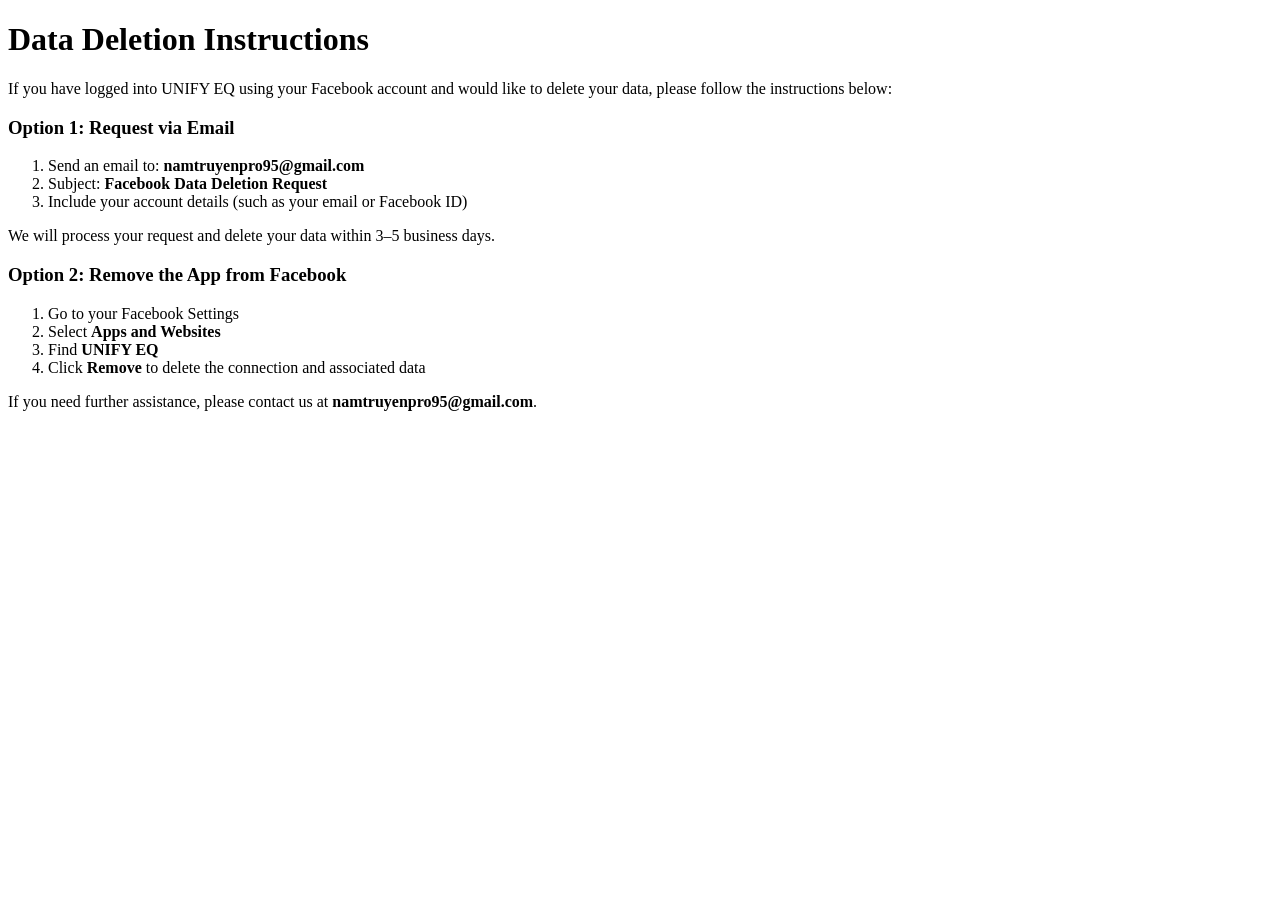
==== delete-data.html @ 32110687 "Add files via upload" ====
<!DOCTYPE html>
<html lang="en">
<head>
  <meta charset="UTF-8">
  <title>Data Deletion Instructions - UNIFY EQ</title>
</head>
<body>
  <h1>Data Deletion Instructions</h1>

  <p>
    If you have logged into UNIFY EQ using your Facebook account and would like to delete your data,
    please follow the instructions below:
  </p>

  <h3>Option 1: Request via Email</h3>
  <ol>
    <li>Send an email to: <b>namtruyenpro95@gmail.com</b></li>
    <li>Subject: <b>Facebook Data Deletion Request</b></li>
    <li>Include your account details (such as your email or Facebook ID)</li>
  </ol>

  <p>
    We will process your request and delete your data within 3–5 business days.
  </p>

  <h3>Option 2: Remove the App from Facebook</h3>
  <ol>
    <li>Go to your Facebook Settings</li>
    <li>Select <b>Apps and Websites</b></li>
    <li>Find <b>UNIFY EQ</b></li>
    <li>Click <b>Remove</b> to delete the connection and associated data</li>
  </ol>

  <p>
    If you need further assistance, please contact us at <b>namtruyenpro95@gmail.com</b>.
  </p>
</body>
</html>
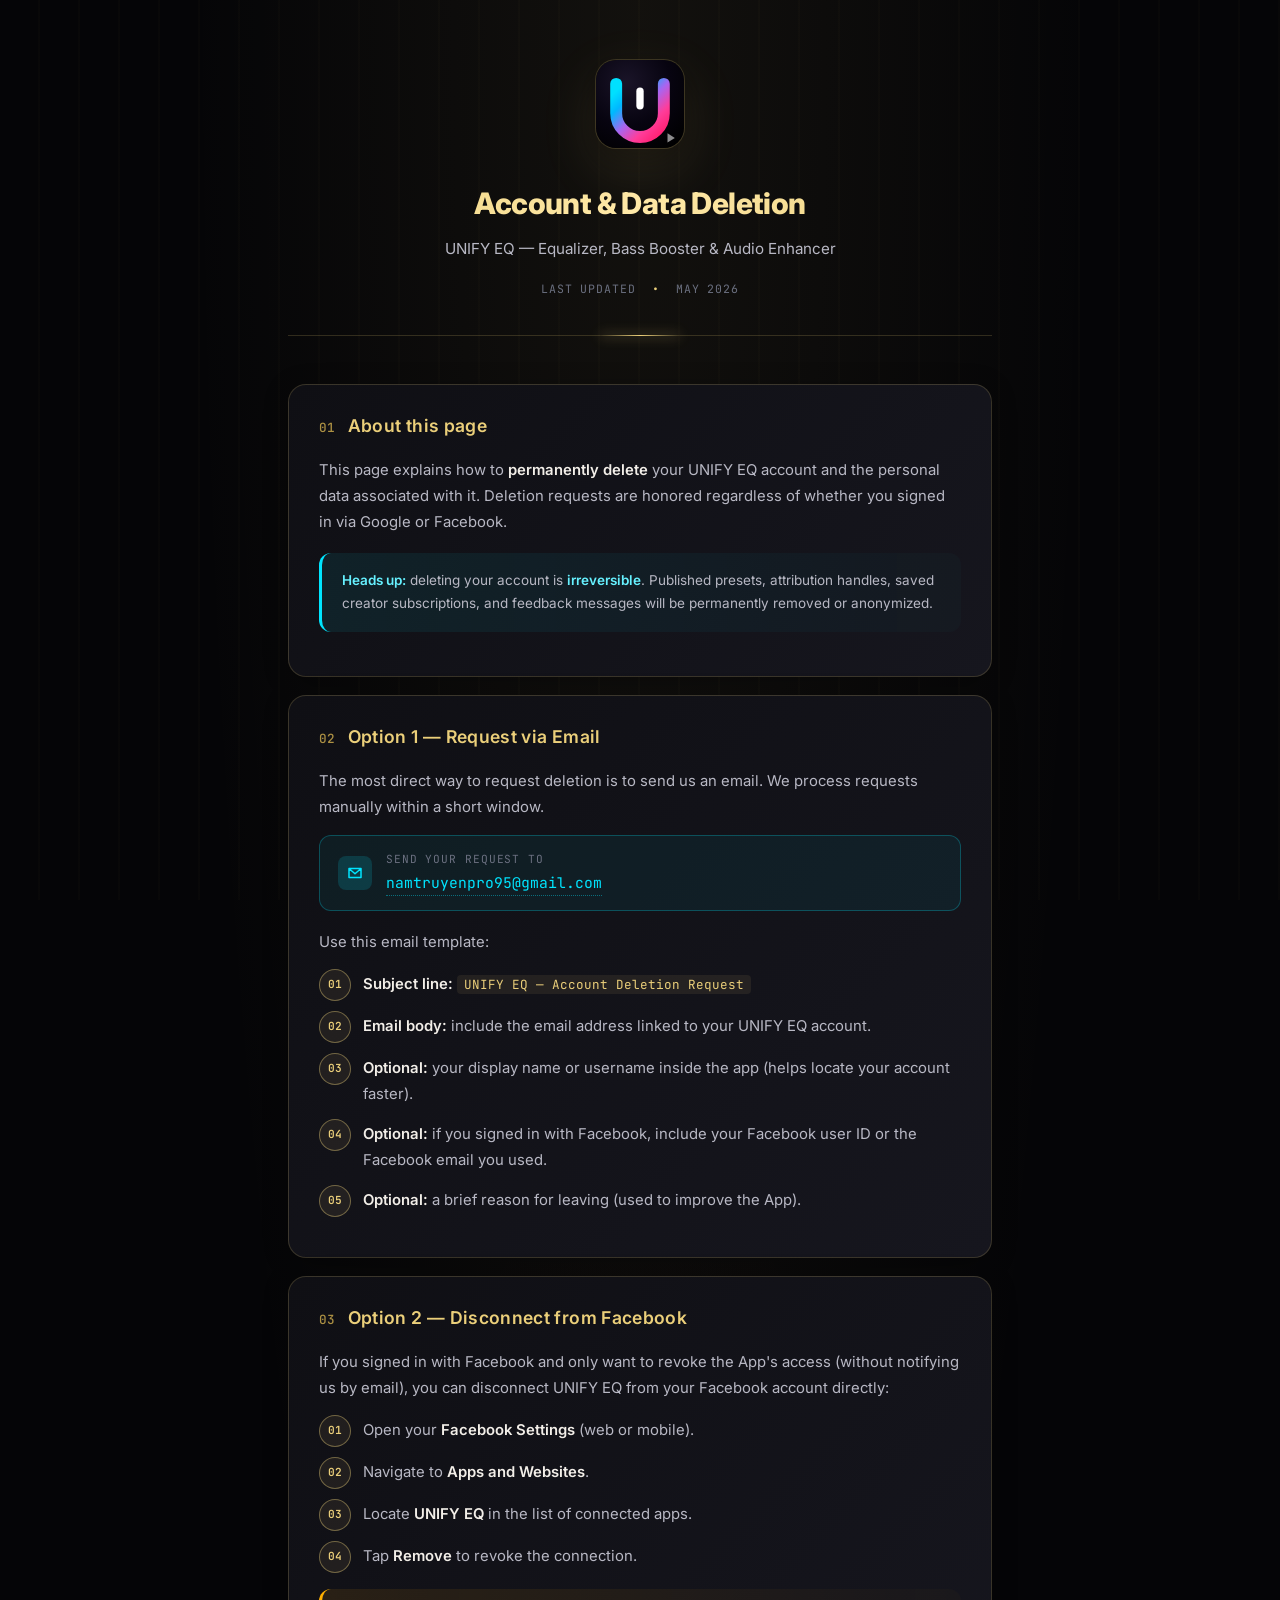
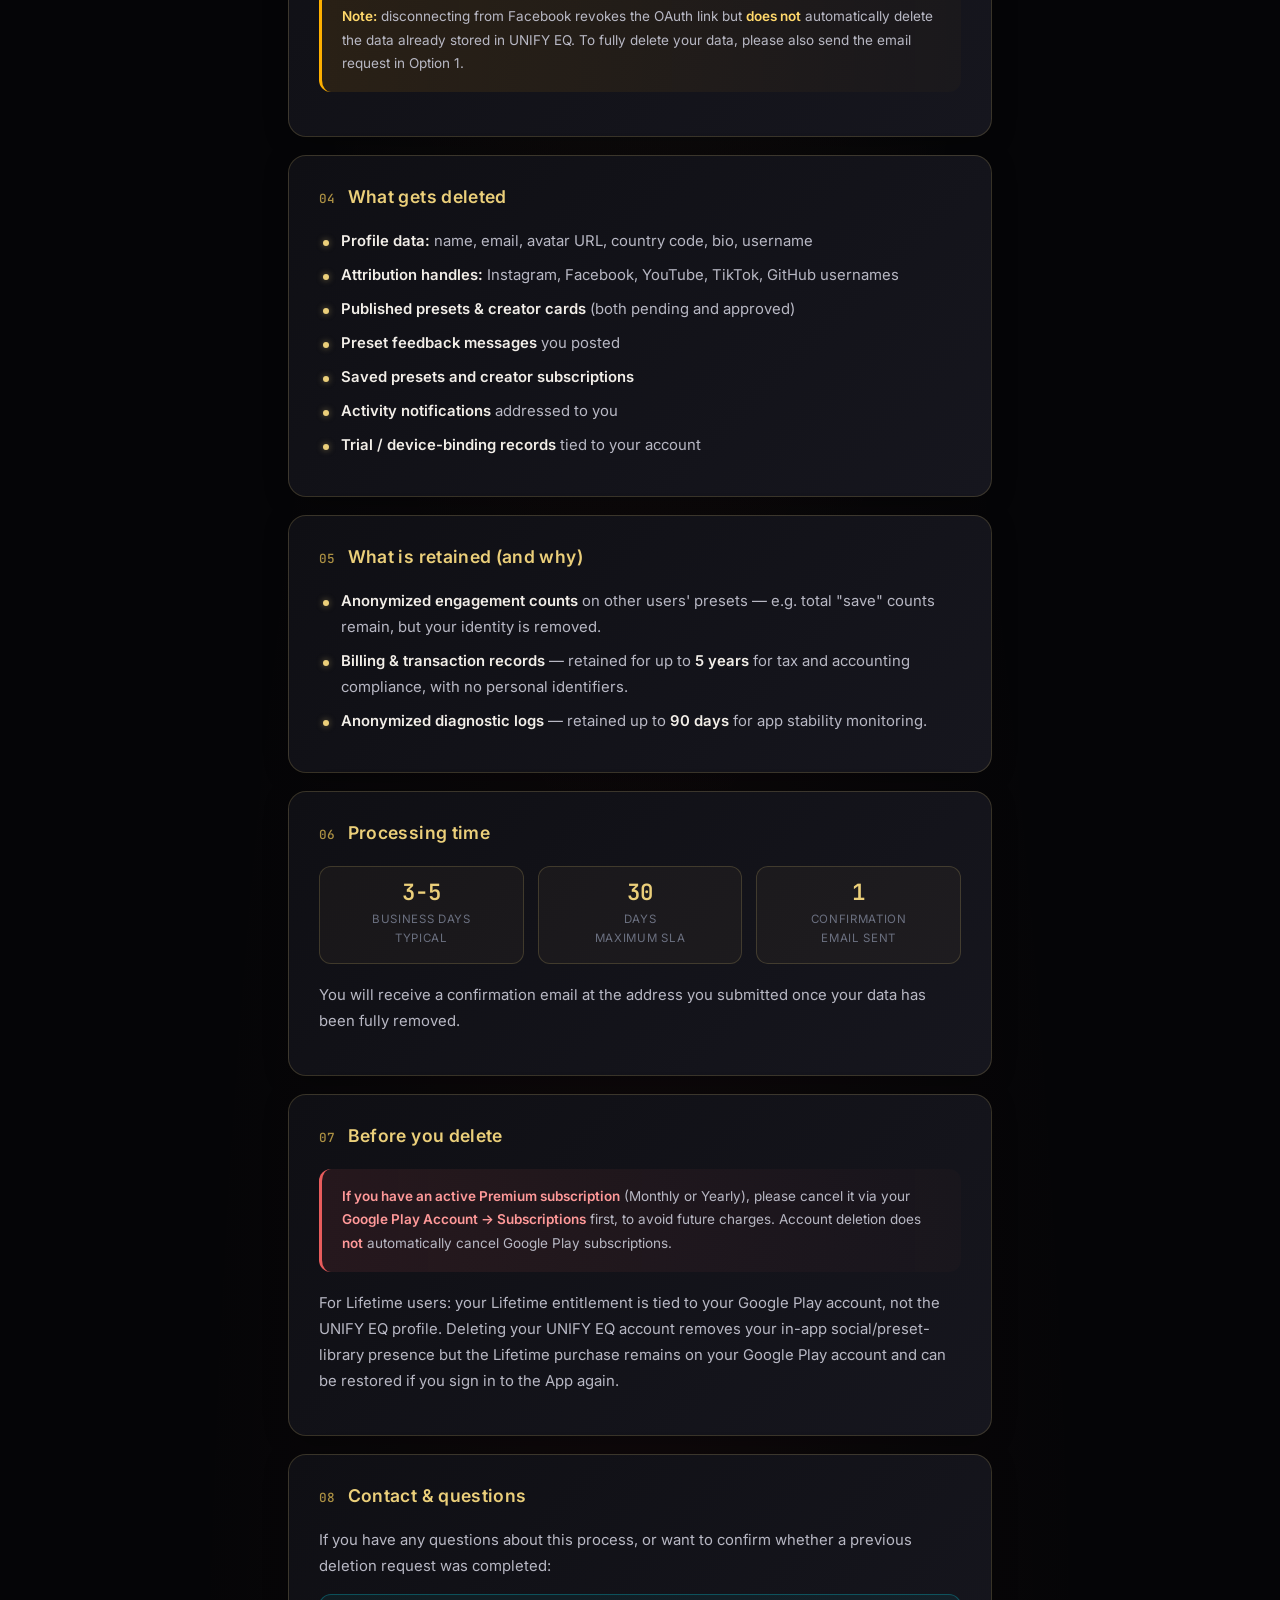
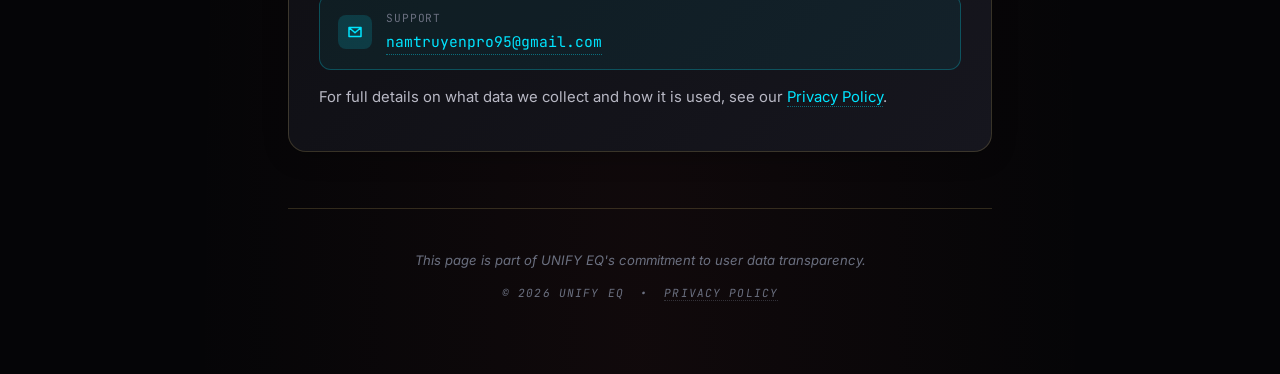
==== commit 46e430e5: "update design" ====
--- a/delete-data.html
+++ b/delete-data.html
@@ -1,38 +1,410 @@
 <!DOCTYPE html>
 <html lang="en">
 <head>
-  <meta charset="UTF-8">
-  <title>Data Deletion Instructions - UNIFY EQ</title>
+    <meta charset="UTF-8">
+    <meta name="viewport" content="width=device-width, initial-scale=1.0">
+    <title>Data Deletion Instructions — UNIFY EQ</title>
+    <link rel="icon" type="image/svg+xml" href="data:image/svg+xml;utf8,<svg xmlns='http://www.w3.org/2000/svg' viewBox='0 0 96 96'><defs><linearGradient id='g' x1='0.1' y1='0.05' x2='0.9' y2='0.95'><stop offset='0%25' stop-color='%2300E0FF'/><stop offset='22%25' stop-color='%2300B7FF'/><stop offset='50%25' stop-color='%23A865F0'/><stop offset='78%25' stop-color='%23FF3D9A'/><stop offset='100%25' stop-color='%23FF2477'/></linearGradient></defs><rect width='96' height='96' rx='22' fill='%23070410'/><path d='M22 26 V58 a26 26 0 0 0 52 0 V26' stroke='url(%23g)' stroke-width='13' stroke-linecap='round' fill='none'/><rect x='44' y='30' width='8' height='24' rx='4' fill='%23fff'/><path d='M78 80 L86 85 L78 90 Z' fill='%23fff' opacity='0.55'/></svg>">
+    <link href="https://fonts.googleapis.com/css2?family=Inter:wght@300;400;500;600;700;800&family=JetBrains+Mono:wght@400;500&display=swap" rel="stylesheet">
+    <style>
+        :root {
+            --gold:        #EBCF7A;
+            --gold-deep:   #C9A84C;
+            --cyan:        #00E5FF;
+            --rose:        #D08540;
+            --danger:      #E85C5C;
+            --bg-base:     #050507;
+            --bg-card:     #0F0F14;
+            --bg-card-hi:  #16161E;
+            --text-primary: #F2EEE8;
+            --text-secondary: #B8B8C4;
+            --text-muted:  #6B7080;
+            --border:      rgba(235, 207, 122, 0.18);
+        }
+        * { box-sizing: border-box; }
+        body {
+            font-family: 'Inter', -apple-system, sans-serif;
+            background: var(--bg-base);
+            background-image:
+                radial-gradient(ellipse at top, rgba(235, 207, 122, 0.06) 0%, transparent 50%),
+                radial-gradient(ellipse at bottom, rgba(232, 92, 92, 0.05) 0%, transparent 50%);
+            color: var(--text-primary);
+            margin: 0;
+            padding: 0;
+            min-height: 100vh;
+            line-height: 1.7;
+            -webkit-font-smoothing: antialiased;
+            position: relative;
+            overflow-x: hidden;
+        }
+        body::before {
+            content: '';
+            position: fixed;
+            inset: 0;
+            background-image: repeating-linear-gradient(90deg, transparent 0, transparent 38px,
+                rgba(235, 207, 122, 0.018) 38px, rgba(235, 207, 122, 0.018) 40px);
+            pointer-events: none;
+            z-index: 0;
+        }
+        .wrap { max-width: 760px; margin: 0 auto; padding: 60px 28px; position: relative; z-index: 1; }
+
+        /* ─── Hero ─── */
+        .hero {
+            text-align: center; margin-bottom: 48px; padding-bottom: 36px;
+            border-bottom: 1px solid var(--border); position: relative;
+        }
+        .hero::after {
+            content: ''; position: absolute; bottom: -1px; left: 50%; transform: translateX(-50%);
+            width: 80px; height: 1px;
+            background: linear-gradient(90deg, transparent, var(--gold), transparent);
+            box-shadow: 0 0 12px var(--gold);
+        }
+        .logo {
+            width: 88px; height: 88px; border-radius: 20px; margin-bottom: 22px;
+            box-shadow: 0 0 0 1px var(--border), 0 20px 60px rgba(235, 207, 122, 0.12),
+                0 8px 24px rgba(0, 0, 0, 0.5);
+            display: inline-block;
+        }
+        h1 {
+            font-size: 1.85em; font-weight: 800; letter-spacing: -0.02em; margin: 0 0 8px;
+            background: linear-gradient(135deg, var(--gold) 0%, #FFE9A8 50%, var(--gold) 100%);
+            -webkit-background-clip: text; -webkit-text-fill-color: transparent; background-clip: text;
+        }
+        .hero-sub { color: var(--text-secondary); font-size: 0.95em; font-weight: 400; margin: 0; }
+        .meta-line {
+            margin-top: 16px; font-family: 'JetBrains Mono', monospace; font-size: 0.72em;
+            color: var(--text-muted); letter-spacing: 0.08em; text-transform: uppercase;
+        }
+        .meta-line .dot { color: var(--gold); margin: 0 8px; }
+
+        /* ─── Section card ─── */
+        section {
+            background: linear-gradient(135deg, var(--bg-card) 0%, var(--bg-card-hi) 100%);
+            border: 1px solid var(--border);
+            border-radius: 18px;
+            padding: 26px 30px;
+            margin-bottom: 18px;
+            box-shadow: 0 4px 24px rgba(0, 0, 0, 0.3);
+        }
+        h2 {
+            color: var(--gold); font-size: 1.1em; font-weight: 600;
+            letter-spacing: 0.02em; margin: 0 0 16px;
+            display: flex; align-items: baseline; gap: 12px;
+        }
+        h2 .num {
+            font-family: 'JetBrains Mono', monospace; font-size: 0.72em;
+            color: var(--gold-deep); opacity: 0.85; font-weight: 500;
+        }
+        p, li { color: var(--text-secondary); font-size: 0.93em; line-height: 1.75; }
+        strong { color: var(--text-primary); font-weight: 600; }
+
+        /* ─── Numbered steps (ordered list) ─── */
+        ol {
+            counter-reset: step;
+            list-style: none;
+            padding-left: 0;
+            margin: 16px 0;
+        }
+        ol li {
+            counter-increment: step;
+            position: relative;
+            padding-left: 44px;
+            margin-bottom: 14px;
+            min-height: 28px;
+        }
+        ol li::before {
+            content: counter(step, decimal-leading-zero);
+            position: absolute;
+            left: 0;
+            top: -2px;
+            width: 30px;
+            height: 30px;
+            border-radius: 50%;
+            background: rgba(235, 207, 122, 0.08);
+            border: 1px solid rgba(235, 207, 122, 0.4);
+            color: var(--gold);
+            font-family: 'JetBrains Mono', monospace;
+            font-size: 0.75em;
+            font-weight: 600;
+            display: flex;
+            align-items: center;
+            justify-content: center;
+        }
+
+        /* ─── Bullet ul ─── */
+        ul { padding-left: 0; list-style: none; margin: 12px 0; }
+        ul li { position: relative; padding-left: 22px; margin-bottom: 8px; }
+        ul li::before {
+            content: ''; position: absolute; left: 4px; top: 12px;
+            width: 6px; height: 6px; border-radius: 50%;
+            background: var(--gold); box-shadow: 0 0 6px rgba(235, 207, 122, 0.5);
+        }
+
+        /* ─── Links ─── */
+        a {
+            color: var(--cyan); text-decoration: none;
+            border-bottom: 1px dotted rgba(0, 229, 255, 0.4);
+            transition: all .2s;
+        }
+        a:hover { color: #66F1FF; border-bottom-color: var(--cyan); text-shadow: 0 0 8px rgba(0, 229, 255, 0.4); }
+
+        /* ─── Email box (highlighted) ─── */
+        .email-card {
+            display: flex; align-items: center; gap: 14px;
+            background: rgba(0, 229, 255, 0.06);
+            border: 1px solid rgba(0, 229, 255, 0.25);
+            border-radius: 12px;
+            padding: 14px 18px;
+            margin: 14px 0;
+        }
+        .email-card .icon {
+            width: 34px; height: 34px; border-radius: 8px;
+            display: flex; align-items: center; justify-content: center;
+            background: rgba(0, 229, 255, 0.15);
+            color: var(--cyan); flex-shrink: 0;
+        }
+        .email-card .icon svg { width: 18px; height: 18px; stroke: var(--cyan); stroke-width: 2; fill: none; }
+        .email-card .text { display: flex; flex-direction: column; gap: 1px; min-width: 0; }
+        .email-card .label {
+            font-size: 0.7em; color: var(--text-muted); font-family: 'JetBrains Mono', monospace;
+            letter-spacing: 0.08em; text-transform: uppercase;
+        }
+        .email-card .value {
+            font-family: 'JetBrains Mono', monospace; font-size: 0.92em; color: var(--cyan);
+            word-break: break-all;
+        }
+
+        code {
+            font-family: 'JetBrains Mono', monospace;
+            background: rgba(235, 207, 122, 0.08); color: var(--gold);
+            padding: 1px 7px; border-radius: 4px; font-size: 0.85em;
+        }
+
+        /* ─── Callouts ─── */
+        .callout {
+            border-radius: 12px; padding: 16px 20px; margin: 18px 0;
+            border-left: 3px solid; font-size: 0.91em;
+        }
+        .callout p { margin: 0; }
+        .callout p + p { margin-top: 6px; }
+        .callout-warn { background: linear-gradient(90deg, rgba(255, 165, 0, 0.1), rgba(255, 165, 0, 0.02)); border-left-color: #FFB000; }
+        .callout-warn strong { color: #FFD86B; }
+        .callout-info { background: linear-gradient(90deg, rgba(0, 229, 255, 0.08), rgba(0, 229, 255, 0.02)); border-left-color: var(--cyan); }
+        .callout-info strong { color: #66F1FF; }
+        .callout-danger { background: linear-gradient(90deg, rgba(232, 92, 92, 0.1), rgba(232, 92, 92, 0.02)); border-left-color: var(--danger); }
+        .callout-danger strong { color: #FF9999; }
+
+        /* ─── Timeline ─── */
+        .timeline {
+            display: flex; gap: 14px; flex-wrap: wrap; margin: 18px 0 4px;
+        }
+        .timeline-item {
+            flex: 1; min-width: 140px;
+            background: rgba(235, 207, 122, 0.04);
+            border: 1px solid var(--border);
+            border-radius: 12px;
+            padding: 14px 16px;
+            text-align: center;
+        }
+        .timeline-item .value {
+            font-family: 'JetBrains Mono', monospace; font-size: 1.4em; color: var(--gold);
+            font-weight: 600; line-height: 1;
+        }
+        .timeline-item .label {
+            font-size: 0.72em; color: var(--text-muted); letter-spacing: 0.06em;
+            text-transform: uppercase; margin-top: 6px;
+        }
+
+        /* ─── Footer ─── */
+        footer {
+            text-align: center; margin-top: 56px; padding-top: 28px;
+            border-top: 1px solid var(--border);
+        }
+        footer p { font-size: 0.82em; color: var(--text-muted); font-style: italic; line-height: 1.6; }
+        footer .copyright {
+            font-family: 'JetBrains Mono', monospace; font-size: 0.7em;
+            letter-spacing: 0.1em; text-transform: uppercase; margin-top: 14px;
+        }
+        footer a { color: var(--text-muted); border-bottom-color: rgba(107, 112, 128, 0.4); }
+        footer a:hover { color: var(--gold); border-bottom-color: var(--gold); }
+
+        @media (max-width: 640px) {
+            .wrap { padding: 36px 18px; }
+            .hero { margin-bottom: 32px; padding-bottom: 24px; }
+            .logo { width: 76px; height: 76px; }
+            h1 { font-size: 1.45em; }
+            section { padding: 20px 18px; border-radius: 14px; }
+            h2 { font-size: 1em; }
+            ol li { padding-left: 38px; }
+            ol li::before { width: 26px; height: 26px; font-size: 0.7em; }
+            .timeline { flex-direction: column; }
+        }
+    </style>
 </head>
 <body>
-  <h1>Data Deletion Instructions</h1>
-
-  <p>
-    If you have logged into UNIFY EQ using your Facebook account and would like to delete your data,
-    please follow the instructions below:
-  </p>
-
-  <h3>Option 1: Request via Email</h3>
-  <ol>
-    <li>Send an email to: <b>namtruyenpro95@gmail.com</b></li>
-    <li>Subject: <b>Facebook Data Deletion Request</b></li>
-    <li>Include your account details (such as your email or Facebook ID)</li>
-  </ol>
-
-  <p>
-    We will process your request and delete your data within 3–5 business days.
-  </p>
-
-  <h3>Option 2: Remove the App from Facebook</h3>
-  <ol>
-    <li>Go to your Facebook Settings</li>
-    <li>Select <b>Apps and Websites</b></li>
-    <li>Find <b>UNIFY EQ</b></li>
-    <li>Click <b>Remove</b> to delete the connection and associated data</li>
-  </ol>
-
-  <p>
-    If you need further assistance, please contact us at <b>namtruyenpro95@gmail.com</b>.
-  </p>
+
+<div class="wrap">
+
+    <!-- ─── HERO ─── -->
+    <div class="hero">
+        <svg class="logo" viewBox="0 0 96 96" xmlns="http://www.w3.org/2000/svg" role="img" aria-label="UNIFY EQ">
+            <defs>
+                <linearGradient id="uniGrad" x1="0.1" y1="0.05" x2="0.9" y2="0.95">
+                    <stop offset="0%" stop-color="#00E0FF"/>
+                    <stop offset="22%" stop-color="#00B7FF"/>
+                    <stop offset="50%" stop-color="#A865F0"/>
+                    <stop offset="78%" stop-color="#FF3D9A"/>
+                    <stop offset="100%" stop-color="#FF2477"/>
+                </linearGradient>
+                <radialGradient id="bgGlow" cx="0.35" cy="0.25" r="0.9">
+                    <stop offset="0%" stop-color="#1A1428"/>
+                    <stop offset="55%" stop-color="#070410"/>
+                    <stop offset="100%" stop-color="#000"/>
+                </radialGradient>
+            </defs>
+            <rect width="96" height="96" rx="22" fill="url(#bgGlow)"/>
+            <path d="M 22 26 V 58 a 26 26 0 0 0 52 0 V 26"
+                  stroke="url(#uniGrad)" stroke-width="13" stroke-linecap="round" fill="none"/>
+            <rect x="44" y="30" width="8" height="24" rx="4" fill="#FFFFFF"/>
+            <path d="M 78 80 L 86 85 L 78 90 Z" fill="#FFFFFF" opacity="0.55"/>
+        </svg>
+        <h1>Account &amp; Data Deletion</h1>
+        <p class="hero-sub">UNIFY EQ &mdash; Equalizer, Bass Booster &amp; Audio Enhancer</p>
+        <div class="meta-line">
+            <span>Last updated</span>
+            <span class="dot">&bull;</span>
+            <span>May 2026</span>
+        </div>
+    </div>
+
+    <!-- ─── 01 — Overview ─── -->
+    <section>
+        <h2><span class="num">01</span>About this page</h2>
+        <p>This page explains how to <strong>permanently delete</strong> your UNIFY EQ account and the personal data associated with it. Deletion requests are honored regardless of whether you signed in via Google or Facebook.</p>
+        <div class="callout callout-info">
+            <p><strong>Heads up:</strong> deleting your account is <strong>irreversible</strong>. Published presets, attribution handles, saved creator subscriptions, and feedback messages will be permanently removed or anonymized.</p>
+        </div>
+    </section>
+
+    <!-- ─── 02 — Option 1: Email ─── -->
+    <section>
+        <h2><span class="num">02</span>Option 1 &mdash; Request via Email</h2>
+        <p>The most direct way to request deletion is to send us an email. We process requests manually within a short window.</p>
+
+        <div class="email-card">
+            <div class="icon">
+                <svg viewBox="0 0 24 24"><path d="M4 6h16v12H4z M4 6l8 7 8-7" stroke-linejoin="round"/></svg>
+            </div>
+            <div class="text">
+                <span class="label">Send your request to</span>
+                <a href="mailto:namtruyenpro95@gmail.com?subject=UNIFY%20EQ%20%E2%80%94%20Account%20Deletion%20Request"
+                   class="value">namtruyenpro95@gmail.com</a>
+            </div>
+        </div>
+
+        <p style="margin-top: 18px;">Use this email template:</p>
+        <ol>
+            <li><strong>Subject line:</strong> <code>UNIFY EQ &mdash; Account Deletion Request</code></li>
+            <li><strong>Email body:</strong> include the email address linked to your UNIFY EQ account.</li>
+            <li><strong>Optional:</strong> your display name or username inside the app (helps locate your account faster).</li>
+            <li><strong>Optional:</strong> if you signed in with Facebook, include your Facebook user ID or the Facebook email you used.</li>
+            <li><strong>Optional:</strong> a brief reason for leaving (used to improve the App).</li>
+        </ol>
+    </section>
+
+    <!-- ─── 03 — Option 2: Facebook -->
+    <section>
+        <h2><span class="num">03</span>Option 2 &mdash; Disconnect from Facebook</h2>
+        <p>If you signed in with Facebook and only want to revoke the App's access (without notifying us by email), you can disconnect UNIFY EQ from your Facebook account directly:</p>
+        <ol>
+            <li>Open your <strong>Facebook Settings</strong> (web or mobile).</li>
+            <li>Navigate to <strong>Apps and Websites</strong>.</li>
+            <li>Locate <strong>UNIFY EQ</strong> in the list of connected apps.</li>
+            <li>Tap <strong>Remove</strong> to revoke the connection.</li>
+        </ol>
+        <div class="callout callout-warn">
+            <p><strong>Note:</strong> disconnecting from Facebook revokes the OAuth link but <strong>does not</strong> automatically delete the data already stored in UNIFY EQ. To fully delete your data, please also send the email request in Option 1.</p>
+        </div>
+    </section>
+
+    <!-- ─── 04 — What gets deleted -->
+    <section>
+        <h2><span class="num">04</span>What gets deleted</h2>
+        <ul>
+            <li><strong>Profile data:</strong> name, email, avatar URL, country code, bio, username</li>
+            <li><strong>Attribution handles:</strong> Instagram, Facebook, YouTube, TikTok, GitHub usernames</li>
+            <li><strong>Published presets &amp; creator cards</strong> (both pending and approved)</li>
+            <li><strong>Preset feedback messages</strong> you posted</li>
+            <li><strong>Saved presets and creator subscriptions</strong></li>
+            <li><strong>Activity notifications</strong> addressed to you</li>
+            <li><strong>Trial / device-binding records</strong> tied to your account</li>
+        </ul>
+    </section>
+
+    <!-- ─── 05 — What is retained -->
+    <section>
+        <h2><span class="num">05</span>What is retained (and why)</h2>
+        <ul>
+            <li><strong>Anonymized engagement counts</strong> on other users' presets &mdash; e.g. total "save" counts remain, but your identity is removed.</li>
+            <li><strong>Billing &amp; transaction records</strong> &mdash; retained for up to <strong>5 years</strong> for tax and accounting compliance, with no personal identifiers.</li>
+            <li><strong>Anonymized diagnostic logs</strong> &mdash; retained up to <strong>90 days</strong> for app stability monitoring.</li>
+        </ul>
+    </section>
+
+    <!-- ─── 06 — Processing time -->
+    <section>
+        <h2><span class="num">06</span>Processing time</h2>
+        <div class="timeline">
+            <div class="timeline-item">
+                <div class="value">3-5</div>
+                <div class="label">Business days<br>typical</div>
+            </div>
+            <div class="timeline-item">
+                <div class="value">30</div>
+                <div class="label">Days<br>maximum SLA</div>
+            </div>
+            <div class="timeline-item">
+                <div class="value">1</div>
+                <div class="label">Confirmation<br>email sent</div>
+            </div>
+        </div>
+        <p style="margin-top: 18px;">You will receive a confirmation email at the address you submitted once your data has been fully removed.</p>
+    </section>
+
+    <!-- ─── 07 — Before you delete -->
+    <section>
+        <h2><span class="num">07</span>Before you delete</h2>
+        <div class="callout callout-danger">
+            <p><strong>If you have an active Premium subscription</strong> (Monthly or Yearly), please cancel it via your <strong>Google Play Account &rarr; Subscriptions</strong> first, to avoid future charges. Account deletion does <strong>not</strong> automatically cancel Google Play subscriptions.</p>
+        </div>
+        <p>For Lifetime users: your Lifetime entitlement is tied to your Google Play account, not the UNIFY EQ profile. Deleting your UNIFY EQ account removes your in-app social/preset-library presence but the Lifetime purchase remains on your Google Play account and can be restored if you sign in to the App again.</p>
+    </section>
+
+    <!-- ─── 08 — Contact -->
+    <section>
+        <h2><span class="num">08</span>Contact &amp; questions</h2>
+        <p>If you have any questions about this process, or want to confirm whether a previous deletion request was completed:</p>
+        <div class="email-card">
+            <div class="icon">
+                <svg viewBox="0 0 24 24"><path d="M4 6h16v12H4z M4 6l8 7 8-7" stroke-linejoin="round"/></svg>
+            </div>
+            <div class="text">
+                <span class="label">Support</span>
+                <a href="mailto:namtruyenpro95@gmail.com" class="value">namtruyenpro95@gmail.com</a>
+            </div>
+        </div>
+        <p style="margin-top: 14px;">For full details on what data we collect and how it is used, see our <a href="https://buitruyenpro.github.io/unify-eq-policy/">Privacy Policy</a>.</p>
+    </section>
+
+    <footer>
+        <p>This page is part of UNIFY EQ's commitment to user data transparency.</p>
+        <p class="copyright">
+            &copy; 2026 UNIFY EQ &nbsp;&bull;&nbsp;
+            <a href="https://buitruyenpro.github.io/unify-eq-policy/">Privacy Policy</a>
+        </p>
+    </footer>
+
+</div>
+
 </body>
-</html>+</html>
